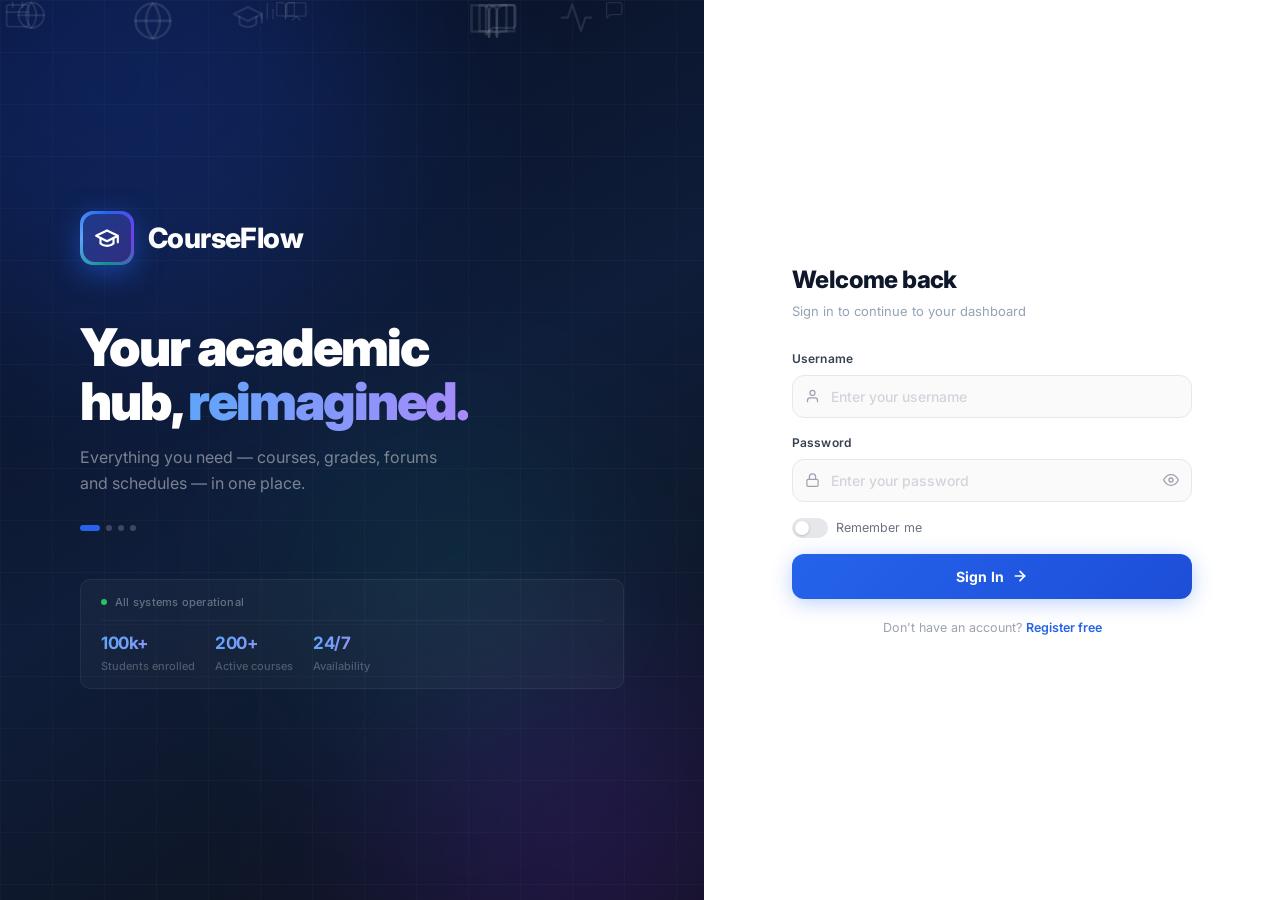
==== dashboard.html @ 4d42d65b "Add frontend, Docker setup, and database scripts" ====
﻿<!DOCTYPE html>
<html lang="en">
<head>
<meta charset="UTF-8" />
<meta name="viewport" content="width=device-width, initial-scale=1.0" />
<title>CourseFlow â€" Dashboard</title>
<link rel="stylesheet" href="/styles.css" />
<style>
  .qa-btn svg { width:15px;height:15px;stroke:currentColor;fill:none;stroke-width:2;stroke-linecap:round;stroke-linejoin:round;flex-shrink:0; }
  .dash-course-icon svg { width:18px;height:18px;stroke:#fff;fill:none;stroke-width:2;stroke-linecap:round;stroke-linejoin:round; }

  /* â"€â"€ ADMIN HERO BANNER â"€â"€ */
  .admin-hero {
    background: linear-gradient(135deg, #0d1424 0%, #1e3a5f 50%, #1d4ed8 100%);
    border-radius: var(--radius-lg);
    padding: 32px 36px;
    margin-bottom: 28px;
    display: flex;
    align-items: center;
    justify-content: space-between;
    gap: 24px;
    position: relative;
    overflow: hidden;
  }
  .admin-hero::before {
    content: '';
    position: absolute;
    top: -60px; right: -60px;
    width: 260px; height: 260px;
    border-radius: 50%;
    background: rgba(37,99,235,0.18);
    pointer-events: none;
  }
  .admin-hero::after {
    content: '';
    position: absolute;
    bottom: -80px; right: 120px;
    width: 200px; height: 200px;
    border-radius: 50%;
    background: rgba(255,255,255,0.04);
    pointer-events: none;
  }
  .admin-hero-text { position: relative; z-index: 1; }
  .admin-hero-eyebrow {
    font-size: 11px;
    font-weight: 600;
    letter-spacing: 1.2px;
    text-transform: uppercase;
    color: rgba(255,255,255,0.5);
    margin-bottom: 8px;
  }
  .admin-hero-title {
    font-size: 26px;
    font-weight: 800;
    color: #fff;
    letter-spacing: -0.6px;
    line-height: 1.2;
    margin-bottom: 8px;
  }
  .admin-hero-sub {
    font-size: 14px;
    color: rgba(255,255,255,0.55);
  }
  .admin-hero-actions { display: flex; gap: 10px; flex-shrink: 0; position: relative; z-index: 1; }
  .admin-hero-btn {
    display: flex; align-items: center; gap: 7px;
    padding: 10px 18px;
    border-radius: 10px;
    font-size: 13px; font-weight: 600;
    cursor: pointer; text-decoration: none;
    border: none; transition: all 0.15s;
  }
  .admin-hero-btn.primary { background: #2563eb; color: #fff; box-shadow: 0 4px 14px rgba(37,99,235,0.4); }
  .admin-hero-btn.primary:hover { background: #1d4ed8; transform: translateY(-1px); }
  .admin-hero-btn.secondary { background: rgba(255,255,255,0.1); color: #fff; border: 1px solid rgba(255,255,255,0.15); }
  .admin-hero-btn.secondary:hover { background: rgba(255,255,255,0.18); }
  .admin-hero-btn svg { width:14px;height:14px;stroke:currentColor;fill:none;stroke-width:2;stroke-linecap:round;stroke-linejoin:round; }

  /* â"€â"€ ADMIN STAT CARDS â"€â"€ */
  .admin-stats-grid {
    display: grid;
    grid-template-columns: repeat(4, 1fr);
    gap: 16px;
    margin-bottom: 28px;
  }
  .admin-stat {
    background: var(--surface);
    border: 1px solid var(--border);
    border-radius: var(--radius);
    padding: 20px 22px;
    box-shadow: var(--shadow-sm);
    display: flex; flex-direction: column; gap: 14px;
    transition: box-shadow 0.2s, transform 0.15s;
    position: relative;
    overflow: hidden;
  }
  .admin-stat:hover { box-shadow: var(--shadow); transform: translateY(-2px); }
  .admin-stat-top { display: flex; justify-content: space-between; align-items: flex-start; }
  .admin-stat-label { font-size: 12px; font-weight: 600; color: var(--text-muted); text-transform: uppercase; letter-spacing: 0.5px; }
  .admin-stat-icon {
    width: 38px; height: 38px; border-radius: 10px;
    display: flex; align-items: center; justify-content: center;
    flex-shrink: 0;
  }
  .admin-stat-icon svg { width:18px;height:18px;stroke-width:2;stroke-linecap:round;stroke-linejoin:round;fill:none; }
  .admin-stat-icon.blue   { background: var(--blue-light);   } .admin-stat-icon.blue   svg { stroke: var(--blue); }
  .admin-stat-icon.green  { background: var(--green-light);  } .admin-stat-icon.green  svg { stroke: var(--green); }
  .admin-stat-icon.purple { background: var(--purple-light); } .admin-stat-icon.purple svg { stroke: var(--purple); }
  .admin-stat-icon.amber  { background: var(--amber-light);  } .admin-stat-icon.amber  svg { stroke: var(--amber); }
  .admin-stat-value { font-size: 32px; font-weight: 800; letter-spacing: -1.5px; line-height: 1; color: var(--text); }
  .admin-stat-sub { font-size: 12px; color: var(--text-muted); }
  .admin-stat-accent {
    position: absolute; bottom: 0; left: 0; right: 0;
    height: 3px;
  }
  .admin-stat-accent.blue   { background: linear-gradient(90deg, var(--blue), #60a5fa); }
  .admin-stat-accent.green  { background: linear-gradient(90deg, var(--green), #4ade80); }
  .admin-stat-accent.purple { background: linear-gradient(90deg, var(--purple), #a78bfa); }
  .admin-stat-accent.amber  { background: linear-gradient(90deg, var(--amber), #fbbf24); }

  /* â"€â"€ ADMIN QUICK ACTIONS â"€â"€ */
  .admin-actions-grid {
    display: grid;
    grid-template-columns: repeat(4, 1fr);
    gap: 14px;
    margin-bottom: 28px;
  }
  .admin-action-card {
    background: var(--surface);
    border: 1px solid var(--border);
    border-radius: var(--radius);
    padding: 18px 20px;
    display: flex; flex-direction: column; gap: 10px;
    text-decoration: none;
    transition: all 0.15s;
    box-shadow: var(--shadow-sm);
    cursor: pointer;
  }
  .admin-action-card:hover { border-color: var(--blue); box-shadow: 0 4px 16px rgba(37,99,235,0.1); transform: translateY(-2px); }
  .admin-action-icon {
    width: 40px; height: 40px; border-radius: 10px;
    display: flex; align-items: center; justify-content: center;
  }
  .admin-action-icon svg { width:18px;height:18px;stroke-width:2;stroke-linecap:round;stroke-linejoin:round;fill:none; }
  .admin-action-icon.blue   { background: var(--blue-light);   } .admin-action-icon.blue   svg { stroke: var(--blue); }
  .admin-action-icon.green  { background: var(--green-light);  } .admin-action-icon.green  svg { stroke: var(--green); }
  .admin-action-icon.purple { background: var(--purple-light); } .admin-action-icon.purple svg { stroke: var(--purple); }
  .admin-action-icon.amber  { background: var(--amber-light);  } .admin-action-icon.amber  svg { stroke: var(--amber); }
  .admin-action-title { font-size: 13px; font-weight: 700; color: var(--text); }
  .admin-action-desc  { font-size: 12px; color: var(--text-muted); line-height: 1.4; }

  /* â"€â"€ TWO COLUMN LAYOUT â"€â"€ */
  .dash-two-col { display: grid; grid-template-columns: 1fr 320px; gap: 20px; }

  /* â"€â"€ RECENT COURSES TABLE â"€â"€ */
  .dash-panel {
    background: var(--surface);
    border: 1px solid var(--border);
    border-radius: var(--radius);
    box-shadow: var(--shadow-sm);
    overflow: hidden;
  }
  .dash-panel-header {
    display: flex; justify-content: space-between; align-items: center;
    padding: 16px 20px;
    border-bottom: 1px solid var(--border);
  }
  .dash-panel-title { font-size: 14px; font-weight: 700; color: var(--text); }
  .dash-panel-link { font-size: 12px; font-weight: 500; color: var(--blue); text-decoration: none; }
  .dash-panel-link:hover { text-decoration: underline; }

  /* â"€â"€ ACTIVITY FEED â"€â"€ */
  .activity-feed { display: flex; flex-direction: column; }
  .activity-item {
    display: flex; align-items: flex-start; gap: 12px;
    padding: 14px 20px;
    border-bottom: 1px solid var(--border-light);
  }
  .activity-item:last-child { border-bottom: none; }
  .activity-dot {
    width: 8px; height: 8px; border-radius: 50%;
    margin-top: 5px; flex-shrink: 0;
  }
  .activity-dot.blue   { background: var(--blue); }
  .activity-dot.green  { background: var(--green); }
  .activity-dot.purple { background: var(--purple); }
  .activity-dot.amber  { background: var(--amber); }
  .activity-text { font-size: 13px; color: var(--text); line-height: 1.4; }
  .activity-time { font-size: 11px; color: var(--text-light); margin-top: 2px; }

  /* â"€â"€ STUDENT DASHBOARD â"€â"€ */
  .student-hero {
    background: linear-gradient(135deg, #1e3a5f 0%, #1d4ed8 100%);
    border-radius: var(--radius-lg);
    padding: 28px 32px;
    margin-bottom: 28px;
    display: flex; align-items: center; gap: 20px;
    position: relative; overflow: hidden;
  }
  .student-hero::before {
    content: '';
    position: absolute; top: -40px; right: -40px;
    width: 200px; height: 200px; border-radius: 50%;
    background: rgba(255,255,255,0.06); pointer-events: none;
  }
  .student-hero-avatar {
    width: 56px; height: 56px; border-radius: 50%;
    background: rgba(255,255,255,0.15);
    border: 2px solid rgba(255,255,255,0.25);
    display: flex; align-items: center; justify-content: center;
    font-size: 22px; font-weight: 800; color: #fff;
    flex-shrink: 0; position: relative; z-index: 1;
  }
  .student-hero-text { position: relative; z-index: 1; }
  .student-hero-name { font-size: 20px; font-weight: 800; color: #fff; letter-spacing: -0.4px; }
  .student-hero-sub  { font-size: 13px; color: rgba(255,255,255,0.6); margin-top: 3px; }

  /* â"€â"€ LECTURER DASHBOARD â"€â"€ */
  .lecturer-hero {
    background: linear-gradient(135deg, #134e4a 0%, #0d9488 100%);
    border-radius: var(--radius-lg);
    padding: 28px 32px;
    margin-bottom: 28px;
    display: flex; align-items: center; justify-content: space-between; gap: 24px;
    position: relative; overflow: hidden;
  }
  .lecturer-hero::before {
    content: '';
    position: absolute; top: -50px; right: -50px;
    width: 220px; height: 220px; border-radius: 50%;
    background: rgba(255,255,255,0.06); pointer-events: none;
  }
  .lecturer-hero-text { position: relative; z-index: 1; }
  .lecturer-hero-eyebrow { font-size: 11px; font-weight: 600; letter-spacing: 1.2px; text-transform: uppercase; color: rgba(255,255,255,0.5); margin-bottom: 6px; }
  .lecturer-hero-name { font-size: 22px; font-weight: 800; color: #fff; letter-spacing: -0.4px; }
  .lecturer-hero-sub  { font-size: 13px; color: rgba(255,255,255,0.6); margin-top: 4px; }
  .lecturer-hero-action {
    display: flex; align-items: center; gap: 7px;
    padding: 10px 18px; border-radius: 10px;
    font-size: 13px; font-weight: 600; color: #fff;
    background: rgba(255,255,255,0.15); border: 1px solid rgba(255,255,255,0.2);
    text-decoration: none; transition: all 0.15s; flex-shrink: 0; position: relative; z-index: 1;
  }
  .lecturer-hero-action:hover { background: rgba(255,255,255,0.25); }
  .lecturer-hero-action svg { width:14px;height:14px;stroke:currentColor;fill:none;stroke-width:2;stroke-linecap:round;stroke-linejoin:round; }

  @media (max-width: 960px) {
    .admin-stats-grid { grid-template-columns: 1fr 1fr; }
    .admin-actions-grid { grid-template-columns: 1fr 1fr; }
    .dash-two-col { grid-template-columns: 1fr; }
    .admin-hero-actions { display: none; }
  }
</style>
</head>
<body>

<div class="layout">
  <aside class="sidebar" id="sidebar"></aside>

  <div class="main">
    <header class="topbar">
      <div class="topbar-left">
        <div class="topbar-title" id="dash-greeting">Dashboard</div>
        <div class="topbar-sub" id="dash-sub">Here's what's happening today</div>
      </div>
      <div class="topbar-right">
        <span class="topbar-semester">Fall Semester 2025</span>
        <span class="role-chip" id="tb-role-chip"></span>
        <a class="topbar-avatar-btn" href="/profile.html">
          <div class="user-avatar" id="tb-avatar">?</div>
          <span id="tb-username"></span>
        </a>
      </div>
    </header>

    <div class="page-content" id="dash-content">
      <div class="loading"><div class="spinner"></div> Loadingâ€¦</div>
    </div>
  </div>
</div>

<div class="modal-overlay" id="course-modal">
  <div class="modal">
    <div class="modal-header">
      <div class="modal-title" id="cm-title">Course</div>
      <button class="modal-close" onclick="closeModal('course-modal')">âœ•</button>
    </div>
    <div id="cm-body"></div>
  </div>
</div>

<div id="toast"></div>
<script src="/app.js"></script>
<script>
  if (!requireAuth()) {}
  renderSidebar('dashboard');

  const role = CF.user?.role;
  const u    = CF.user;
  const initial = (u?.fname || u?.username || '?')[0].toUpperCase();

  document.getElementById('dash-greeting').textContent =
    role === 'admin'    ? 'Admin Console'  :
    role === 'lecturer' ? 'My Dashboard'   : 'My Dashboard';

  document.getElementById('dash-sub').textContent =
    role === 'admin'    ? 'System overview and management' :
    role === 'lecturer' ? 'Your courses and upcoming activity' :
                          'Your courses and upcoming events';

  async function loadDashboard() {
    const rc = await api('/courses');
    CF.courses = rc.ok ? rc.data : [];

    if (role === 'admin')    await renderAdmin();
    else if (role === 'lecturer') await renderLecturer();
    else                          await renderStudent();
  }

  /* â•â•â•â•â•â•â•â•â•â•â•â•â•â•â•â•â•â•â•â•â•â•â•â•â•â•â•â•â•â•â•â•â•â•â•â•â•â•â•â•â•â•â•â•â•â•â•
     ADMIN DASHBOARD
  â•â•â•â•â•â•â•â•â•â•â•â•â•â•â•â•â•â•â•â•â•â•â•â•â•â•â•â•â•â•â•â•â•â•â•â•â•â•â•â•â•â•â•â•â•â•â• */
  async function renderAdmin() {
    const totalCourses = CF.courses.length;

    // fetch reports in parallel
    const [rStudents, rLecturers, rTop] = await Promise.all([
      api('/reports/students'),
      api('/reports/lecturers'),
      api('/reports/top-10-enrolled'),
    ]);

    const totalStudents  = rStudents.ok  ? rStudents.data.length  : 'â€"';
    const totalLecturers = rLecturers.ok ? rLecturers.data.length : 'â€"';
    const topCourses     = rTop.ok       ? rTop.data.slice(0, 5)  : [];

    // count unassigned courses
    const unassigned = CF.courses.filter(c => !c.lecturerID).length;

    const name = u?.fname ? `${u.fname} ${u.lname || ''}`.trim() : u?.username || 'Admin';

    document.getElementById('dash-content').innerHTML = `

      <!-- HERO -->
      <div class="admin-hero">
        <div class="admin-hero-text">
          <div class="admin-hero-eyebrow">Administrator</div>
          <div class="admin-hero-title">Welcome back, ${name}</div>
          <div class="admin-hero-sub">Full system access Â· Fall Semester 2025</div>
        </div>
        <div class="admin-hero-actions">
          <a class="admin-hero-btn primary" href="/admin.html">
            <svg viewBox="0 0 24 24"><path d="M12 2L2 7l10 5 10-5-10-5z"/><path d="M2 17l10 5 10-5"/><path d="M2 12l10 5 10-5"/></svg>
            Admin Console
          </a>
          <a class="admin-hero-btn secondary" href="/courses.html">
            <svg viewBox="0 0 24 24"><path d="M2 3h6a4 4 0 0 1 4 4v14a3 3 0 0 0-3-3H2z"/><path d="M22 3h-6a4 4 0 0 0-4 4v14a3 3 0 0 1 3-3h7z"/></svg>
            All Courses
          </a>
        </div>
      </div>

      <!-- STATS -->
      <div class="admin-stats-grid">
        <div class="admin-stat">
          <div class="admin-stat-top">
            <span class="admin-stat-label">Total Courses</span>
            <div class="admin-stat-icon blue">
              <svg viewBox="0 0 24 24"><path d="M2 3h6a4 4 0 0 1 4 4v14a3 3 0 0 0-3-3H2z"/><path d="M22 3h-6a4 4 0 0 0-4 4v14a3 3 0 0 1 3-3h7z"/></svg>
            </div>
          </div>
          <div class="admin-stat-value">${totalCourses}</div>
          <div class="admin-stat-sub">${unassigned} unassigned</div>
          <div class="admin-stat-accent blue"></div>
        </div>
        <div class="admin-stat">
          <div class="admin-stat-top">
            <span class="admin-stat-label">Students</span>
            <div class="admin-stat-icon green">
              <svg viewBox="0 0 24 24"><path d="M17 21v-2a4 4 0 0 0-4-4H5a4 4 0 0 0-4 4v2"/><circle cx="9" cy="7" r="4"/><path d="M23 21v-2a4 4 0 0 0-3-3.87"/><path d="M16 3.13a4 4 0 0 1 0 7.75"/></svg>
            </div>
          </div>
          <div class="admin-stat-value">${totalStudents}</div>
          <div class="admin-stat-sub">In 5+ courses</div>
          <div class="admin-stat-accent green"></div>
        </div>
        <div class="admin-stat">
          <div class="admin-stat-top">
            <span class="admin-stat-label">Lecturers</span>
            <div class="admin-stat-icon purple">
              <svg viewBox="0 0 24 24"><circle cx="12" cy="8" r="4"/><path d="M20 21a8 8 0 1 0-16 0"/><path d="M12 12v9"/><path d="M9 15l3-3 3 3"/></svg>
            </div>
          </div>
          <div class="admin-stat-value">${totalLecturers}</div>
          <div class="admin-stat-sub">Teaching 3+ courses</div>
          <div class="admin-stat-accent purple"></div>
        </div>
        <div class="admin-stat">
          <div class="admin-stat-top">
            <span class="admin-stat-label">Unassigned</span>
            <div class="admin-stat-icon amber">
              <svg viewBox="0 0 24 24"><circle cx="12" cy="12" r="10"/><line x1="12" y1="8" x2="12" y2="12"/><line x1="12" y1="16" x2="12.01" y2="16"/></svg>
            </div>
          </div>
          <div class="admin-stat-value">${unassigned}</div>
          <div class="admin-stat-sub">${unassigned > 0 ? 'Needs a lecturer' : 'All assigned'}</div>
          <div class="admin-stat-accent amber"></div>
        </div>
      </div>

      <!-- QUICK ACTIONS -->
      <div class="section-header" style="margin-bottom:14px">
        <div class="section-title">Quick Actions</div>
      </div>
      <div class="admin-actions-grid" style="margin-bottom:28px">
        <a class="admin-action-card" href="/admin.html">
          <div class="admin-action-icon blue">
            <svg viewBox="0 0 24 24"><rect x="3" y="3" width="7" height="7" rx="1"/><rect x="14" y="3" width="7" height="7" rx="1"/><rect x="3" y="14" width="7" height="7" rx="1"/><rect x="14" y="14" width="7" height="7" rx="1"/></svg>
          </div>
          <div class="admin-action-title">System Reports</div>
          <div class="admin-action-desc">View enrollment and performance analytics</div>
        </a>
        <a class="admin-action-card" href="/admin.html" onclick="sessionStorage.setItem('adminTab','create')">
          <div class="admin-action-icon green">
            <svg viewBox="0 0 24 24"><circle cx="12" cy="12" r="10"/><line x1="12" y1="8" x2="12" y2="16"/><line x1="8" y1="12" x2="16" y2="12"/></svg>
          </div>
          <div class="admin-action-title">Create Course</div>
          <div class="admin-action-desc">Add a new course to the catalog</div>
        </a>
        <a class="admin-action-card" href="/admin.html" onclick="sessionStorage.setItem('adminTab','mgmt')">
          <div class="admin-action-icon purple">
            <svg viewBox="0 0 24 24"><path d="M17 21v-2a4 4 0 0 0-4-4H5a4 4 0 0 0-4 4v2"/><circle cx="9" cy="7" r="4"/><path d="M23 21v-2a4 4 0 0 0-3-3.87"/><path d="M16 3.13a4 4 0 0 1 0 7.75"/></svg>
          </div>
          <div class="admin-action-title">Assign Lecturers</div>
          <div class="admin-action-desc">Manage course lecturer assignments</div>
        </a>
        <a class="admin-action-card" href="/courses.html">
          <div class="admin-action-icon amber">
            <svg viewBox="0 0 24 24"><path d="M2 3h6a4 4 0 0 1 4 4v14a3 3 0 0 0-3-3H2z"/><path d="M22 3h-6a4 4 0 0 0-4 4v14a3 3 0 0 1 3-3h7z"/></svg>
          </div>
          <div class="admin-action-title">Browse Courses</div>
          <div class="admin-action-desc">View the full course catalog</div>
        </a>
      </div>

      <!-- BOTTOM TWO COL -->
      <div class="dash-two-col">
        <!-- TOP ENROLLED COURSES -->
        <div class="dash-panel">
          <div class="dash-panel-header">
            <div class="dash-panel-title">Top Enrolled Courses</div>
            <a class="dash-panel-link" href="/admin.html">View reports</a>
          </div>
          ${topCourses.length ? `
          <table>
            <thead><tr><th>Code</th><th>Course</th><th style="text-align:right">Students</th></tr></thead>
            <tbody>${topCourses.map(c => `
              <tr>
                <td><strong>${c.ccode}</strong></td>
                <td>${c.cname}</td>
                <td style="text-align:right"><span class="badge badge-blue">${c.student_count}</span></td>
              </tr>`).join('')}
            </tbody>
          </table>` : '<div class="empty-state" style="padding:24px"><p>No data</p></div>'}
        </div>

        <!-- UNASSIGNED COURSES -->
        <div class="dash-panel">
          <div class="dash-panel-header">
            <div class="dash-panel-title">Needs Lecturer</div>
            <a class="dash-panel-link" href="/admin.html">Assign</a>
          </div>
          <div class="activity-feed">
            ${CF.courses.filter(c => !c.lecturerID).slice(0, 6).map(c => `
              <div class="activity-item">
                <div class="activity-dot amber"></div>
                <div>
                  <div class="activity-text"><strong>${c.ccode}</strong> â€" ${c.cname}</div>
                  <div class="activity-time">No lecturer assigned</div>
                </div>
              </div>`).join('') || `<div class="activity-item"><div class="activity-dot green"></div><div class="activity-text">All courses have lecturers</div></div>`}
          </div>
        </div>
      </div>
    `;
  }

  /* â•â•â•â•â•â•â•â•â•â•â•â•â•â•â•â•â•â•â•â•â•â•â•â•â•â•â•â•â•â•â•â•â•â•â•â•â•â•â•â•â•â•â•â•â•â•â•
     LECTURER DASHBOARD
  â•â•â•â•â•â•â•â•â•â•â•â•â•â•â•â•â•â•â•â•â•â•â•â•â•â•â•â•â•â•â•â•â•â•â•â•â•â•â•â•â•â•â•â•â•â•â• */
  async function renderLecturer() {
    const rm = await api(`/courses/lecturer/${u.userID}`);
    const myCourses = rm.ok ? rm.data : [];
    const name = u?.fname ? `${u.fname} ${u.lname || ''}`.trim() : u?.username || '';
    const h = new Date().getHours();
    const greeting = h < 12 ? 'Good morning' : h < 17 ? 'Good afternoon' : 'Good evening';
    const initial = (u?.fname || u?.username || '?')[0].toUpperCase();
    const today = new Date().toISOString().split('T')[0];

    // Fetch events + forums for all courses in parallel
    const perCourse = await Promise.all(myCourses.map(async c => {
      const courseID = c.courseID || CF.courses.find(fc => fc.ccode === c.ccode)?.courseID;
      const [evRes, fRes] = await Promise.all([
        courseID ? api(`/courses/${courseID}/events`) : Promise.resolve({ ok: false }),
        courseID ? api(`/courses/${courseID}/forums`) : Promise.resolve({ ok: false }),
      ]);
      return { ...c, courseID, events: evRes.ok ? evRes.data : [], forums: fRes.ok ? fRes.data : [] };
    }));

    const totalStudents  = perCourse.reduce((s, c) => s + (c.student_count || 0), 0);
    const totalForums    = perCourse.reduce((s, c) => s + c.forums.length, 0);
    const totalEvents    = perCourse.reduce((s, c) => s + c.events.length, 0);
    const upcomingEvents = perCourse.flatMap(c => c.events
      .filter(e => e.event_date >= today)
      .map(e => ({ ...e, ccode: c.ccode, courseID: c.courseID })))
      .sort((a, b) => a.event_date.localeCompare(b.event_date)).slice(0, 5);

    // Build HTML strings before the template literal (avoids nested backtick issues with SVG icons)
    const courseRowsHTML = perCourse.length ? perCourse.map(c => {
      const sub = classifyCourse(c.cname, c.ccode);
      return '<a class="activity-item" href="/course.html?id=' + c.courseID + '" style="text-decoration:none;display:flex;align-items:center;gap:12px;padding:12px 20px;border-bottom:1px solid var(--border);transition:background 0.12s" onmouseover="this.style.background=\'var(--border-light)\'" onmouseout="this.style.background=\'\'">'
        + '<div style="width:38px;height:38px;border-radius:10px;flex-shrink:0;display:flex;align-items:center;justify-content:center" class="' + sub.cls + ' dash-course-icon">' + sub.icon + '</div>'
        + '<div style="flex:1;min-width:0">'
        + '<div style="font-size:13px;font-weight:600;color:var(--text);white-space:nowrap;overflow:hidden;text-overflow:ellipsis">' + c.ccode + ' &mdash; ' + c.cname + '</div>'
        + '<div style="font-size:12px;color:var(--text-muted);margin-top:2px">' + (c.student_count || 0) + ' students &middot; ' + c.forums.length + ' forum' + (c.forums.length !== 1 ? 's' : '') + '</div>'
        + '</div>'
        + '<svg width="13" height="13" viewBox="0 0 24 24" fill="none" stroke="var(--text-light)" stroke-width="2" stroke-linecap="round"><polyline points="9 18 15 12 9 6"/></svg>'
        + '</a>';
    }).join('') : '<div class="empty-state" style="padding:32px"><p>No courses assigned yet</p></div>';

    const eventRowsHTML = upcomingEvents.length ? upcomingEvents.map(e => {
      const d = new Date(e.event_date + 'T00:00:00');
      return '<a class="activity-item" href="/course.html?id=' + e.courseID + '" style="text-decoration:none;display:flex;align-items:center;gap:12px;padding:12px 20px;border-bottom:1px solid var(--border);transition:background 0.12s" onmouseover="this.style.background=\'var(--border-light)\'" onmouseout="this.style.background=\'\'">'
        + '<div style="width:40px;height:40px;border-radius:10px;background:var(--blue-light);display:flex;flex-direction:column;align-items:center;justify-content:center;flex-shrink:0">'
        + '<span style="font-size:8px;font-weight:800;color:var(--blue);text-transform:uppercase;letter-spacing:.04em;line-height:1">' + d.toLocaleString('default', {month:'short'}).toUpperCase() + '</span>'
        + '<span style="font-size:15px;font-weight:800;color:var(--blue);line-height:1">' + d.getDate() + '</span>'
        + '</div>'
        + '<div style="flex:1;min-width:0">'
        + '<div style="font-size:13px;font-weight:600;color:var(--text);white-space:nowrap;overflow:hidden;text-overflow:ellipsis">' + e.title + '</div>'
        + '<div style="font-size:12px;color:var(--text-muted);margin-top:2px">' + e.ccode + (e.start_time ? ' &middot; ' + e.start_time : '') + '</div>'
        + '</div></a>';
    }).join('') : '<div class="empty-state" style="padding:32px"><p>No upcoming events</p></div>';

    document.getElementById('dash-content').innerHTML = `
      <!-- HERO -->
      <div style="background:linear-gradient(135deg,#134e4a 0%,#0d9488 60%,#0891b2 100%);border-radius:var(--radius-lg);padding:32px 36px;margin-bottom:28px;display:flex;align-items:center;justify-content:space-between;gap:24px;position:relative;overflow:hidden">
        <div style="position:absolute;inset:0;background-image:radial-gradient(circle at 80% 50%,rgba(255,255,255,0.07) 0%,transparent 55%);pointer-events:none"></div>
        <div style="display:flex;align-items:center;gap:20px;position:relative;z-index:1">
          <div style="width:58px;height:58px;border-radius:50%;background:rgba(255,255,255,0.18);border:2px solid rgba(255,255,255,0.3);display:flex;align-items:center;justify-content:center;font-size:24px;font-weight:800;color:#fff;flex-shrink:0">${initial}</div>
          <div>
            <div style="font-size:11px;font-weight:600;text-transform:uppercase;letter-spacing:0.12em;color:rgba(255,255,255,0.5);margin-bottom:4px">${greeting} &middot; Lecturer</div>
            <div style="font-size:24px;font-weight:800;color:#fff;letter-spacing:-0.5px;line-height:1.2">${name}</div>
            <div style="font-size:13px;color:rgba(255,255,255,0.6);margin-top:4px">Teaching ${myCourses.length} course${myCourses.length !== 1 ? 's' : ''} &middot; ${totalStudents} students enrolled</div>
          </div>
        </div>
        <div style="display:flex;gap:10px;flex-shrink:0;position:relative;z-index:1;flex-wrap:wrap">
          <a href="/events.html" style="display:flex;align-items:center;gap:7px;padding:10px 16px;border-radius:10px;font-size:13px;font-weight:600;color:#fff;background:rgba(255,255,255,0.15);border:1px solid rgba(255,255,255,0.22);text-decoration:none;transition:all 0.15s" onmouseover="this.style.background='rgba(255,255,255,0.25)'" onmouseout="this.style.background='rgba(255,255,255,0.15)'">
            <svg width="14" height="14" viewBox="0 0 24 24" fill="none" stroke="currentColor" stroke-width="2" stroke-linecap="round" stroke-linejoin="round"><rect x="3" y="4" width="18" height="18" rx="2"/><line x1="16" y1="2" x2="16" y2="6"/><line x1="8" y1="2" x2="8" y2="6"/><line x1="3" y1="10" x2="21" y2="10"/></svg>
            Schedule
          </a>
          <a href="/forums.html" style="display:flex;align-items:center;gap:7px;padding:10px 16px;border-radius:10px;font-size:13px;font-weight:600;color:#fff;background:rgba(255,255,255,0.15);border:1px solid rgba(255,255,255,0.22);text-decoration:none;transition:all 0.15s" onmouseover="this.style.background='rgba(255,255,255,0.25)'" onmouseout="this.style.background='rgba(255,255,255,0.15)'">
            <svg width="14" height="14" viewBox="0 0 24 24" fill="none" stroke="currentColor" stroke-width="2" stroke-linecap="round" stroke-linejoin="round"><path d="M21 15a2 2 0 0 1-2 2H7l-4 4V5a2 2 0 0 1 2-2h14a2 2 0 0 1 2 2z"/></svg>
            Forums
          </a>
        </div>
      </div>

      <!-- STAT CARDS -->
      <div class="admin-stats-grid" style="margin-bottom:28px">
        <div class="admin-stat">
          <div class="admin-stat-top"><span class="admin-stat-label">My Courses</span>
            <div class="admin-stat-icon purple"><svg viewBox="0 0 24 24"><path d="M2 3h6a4 4 0 0 1 4 4v14a3 3 0 0 0-3-3H2z"/><path d="M22 3h-6a4 4 0 0 0-4 4v14a3 3 0 0 1 3-3h7z"/></svg></div>
          </div>
          <div class="admin-stat-value">${myCourses.length}</div>
          <div class="admin-stat-sub">Courses you teach</div>
          <div class="admin-stat-accent purple"></div>
        </div>
        <div class="admin-stat">
          <div class="admin-stat-top"><span class="admin-stat-label">Total Students</span>
            <div class="admin-stat-icon blue"><svg viewBox="0 0 24 24"><path d="M17 21v-2a4 4 0 0 0-4-4H5a4 4 0 0 0-4 4v2"/><circle cx="9" cy="7" r="4"/><path d="M23 21v-2a4 4 0 0 0-3-3.87"/><path d="M16 3.13a4 4 0 0 1 0 7.75"/></svg></div>
          </div>
          <div class="admin-stat-value">${totalStudents}</div>
          <div class="admin-stat-sub">Across all your courses</div>
          <div class="admin-stat-accent blue"></div>
        </div>
        <div class="admin-stat">
          <div class="admin-stat-top"><span class="admin-stat-label">Upcoming Events</span>
            <div class="admin-stat-icon amber"><svg viewBox="0 0 24 24"><rect x="3" y="4" width="18" height="18" rx="2"/><line x1="16" y1="2" x2="16" y2="6"/><line x1="8" y1="2" x2="8" y2="6"/><line x1="3" y1="10" x2="21" y2="10"/></svg></div>
          </div>
          <div class="admin-stat-value">${upcomingEvents.length}</div>
          <div class="admin-stat-sub">${totalEvents} total scheduled</div>
          <div class="admin-stat-accent amber"></div>
        </div>
        <div class="admin-stat">
          <div class="admin-stat-top"><span class="admin-stat-label">Active Forums</span>
            <div class="admin-stat-icon green"><svg viewBox="0 0 24 24"><path d="M21 15a2 2 0 0 1-2 2H7l-4 4V5a2 2 0 0 1 2-2h14a2 2 0 0 1 2 2z"/></svg></div>
          </div>
          <div class="admin-stat-value">${totalForums}</div>
          <div class="admin-stat-sub">Across your courses</div>
          <div class="admin-stat-accent green"></div>
        </div>
      </div>

      <!-- TWO COL: My Courses + Upcoming Events -->
      <div class="dash-two-col" style="margin-bottom:28px">
        <div class="dash-panel">
          <div class="dash-panel-header">
            <div class="dash-panel-title">My Courses</div>
            <a class="dash-panel-link" href="/enrolments.html">View all &rarr;</a>
          </div>
          ${courseRowsHTML}
        </div>

        <div class="dash-panel">
          <div class="dash-panel-header">
            <div class="dash-panel-title">Upcoming Events</div>
            <a class="dash-panel-link" href="/events.html">View all &rarr;</a>
          </div>
          ${eventRowsHTML}
        </div>
      </div>
    `;
  }

  /* â•â•â•â•â•â•â•â•â•â•â•â•â•â•â•â•â•â•â•â•â•â•â•â•â•â•â•â•â•â•â•â•â•â•â•â•â•â•â•â•â•â•â•â•â•â•â•
     STUDENT DASHBOARD
  â•â•â•â•â•â•â•â•â•â•â•â•â•â•â•â•â•â•â•â•â•â•â•â•â•â•â•â•â•â•â•â•â•â•â•â•â•â•â•â•â•â•â•â•â•â•â• */
  async function renderStudent() {
    const rm = await api(`/courses/student/${u.userID}`);
    const myCourses = rm.ok ? rm.data : [];
    const fname = u?.fname || u?.username || 'Student';
    const initial = fname[0]?.toUpperCase() || '?';
    const h = new Date().getHours();
    const greeting = h < 12 ? 'Good morning' : h < 17 ? 'Good afternoon' : 'Good evening';

    // enrich with courseID from full catalog
    const enriched = myCourses.map(c => ({ ...c, ...(CF.courses.find(fc => fc.ccode === c.ccode) || {}) }));

    // fetch today's events for the student
    const today = new Date().toISOString().split('T')[0];
    const re = await api(`/students/${u.userID}/events?date=${today}`);
    const todayEvents = re.ok ? re.data : [];

    // fetch upcoming events across all enrolled courses (first 3 courses)
    let upcomingEvents = [];
    for (const c of enriched.slice(0, 3)) {
      if (!c.courseID) continue;
      const ev = await api(`/courses/${c.courseID}/events`);
      if (ev.ok) upcomingEvents.push(...ev.data.map(e => ({ ...e, ccode: c.ccode, cname: c.cname })));
    }
    upcomingEvents = upcomingEvents
      .filter(e => e.event_date >= today)
      .sort((a,b) => (a.event_date+a.start_time).localeCompare(b.event_date+b.start_time))
      .slice(0, 5);

    function fmtDate(d) {
      if (!d) return 'â€"';
      const dt = new Date(d + 'T00:00:00');
      return dt.toLocaleDateString('en', { month: 'short', day: 'numeric' });
    }
    function fmtTime(t) {
      if (!t) return '';
      const [h,m] = t.split(':');
      const hr = parseInt(h);
      return `${hr>12?hr-12:hr||12}:${m} ${hr>=12?'PM':'AM'}`;
    }

    document.getElementById('dash-content').innerHTML = `
      <!-- HERO -->
      <div class="student-hero" style="background:linear-gradient(135deg,#0d1424 0%,#0f2044 45%,#1e3a5f 100%);border-radius:var(--radius-lg);padding:32px 36px;margin-bottom:28px;display:flex;align-items:center;justify-content:space-between;gap:24px;position:relative;overflow:hidden">
        <div style="position:absolute;inset:0;background-image:radial-gradient(circle at 70% 50%,rgba(37,99,235,0.18) 0%,transparent 55%),radial-gradient(circle at 20% 80%,rgba(124,58,237,0.1) 0%,transparent 45%);pointer-events:none"></div>
        <div style="display:flex;align-items:center;gap:20px;position:relative;z-index:1">
          <div style="width:58px;height:58px;border-radius:50%;background:linear-gradient(135deg,#2563eb,#7c3aed);display:flex;align-items:center;justify-content:center;font-size:24px;font-weight:800;color:#fff;flex-shrink:0;box-shadow:0 8px 24px rgba(37,99,235,0.35)">${initial}</div>
          <div>
            <div style="font-size:11px;font-weight:600;text-transform:uppercase;letter-spacing:0.12em;color:rgba(255,255,255,0.45);margin-bottom:4px">${greeting}</div>
            <div style="font-size:24px;font-weight:800;color:#fff;letter-spacing:-0.5px;line-height:1.2">${fname}</div>
            <div style="font-size:13px;color:rgba(255,255,255,0.5);margin-top:4px">Enrolled in ${myCourses.length} course${myCourses.length!==1?'s':''} this semester</div>
          </div>
        </div>
        <div style="display:flex;gap:10px;flex-shrink:0;position:relative;z-index:1">
          <a href="/courses.html" style="display:flex;align-items:center;gap:7px;padding:10px 18px;border-radius:10px;font-size:13px;font-weight:600;color:#fff;background:#2563eb;border:none;text-decoration:none;box-shadow:0 4px 14px rgba(37,99,235,0.4);transition:all 0.15s">
            <svg width="14" height="14" viewBox="0 0 24 24" fill="none" stroke="currentColor" stroke-width="2" stroke-linecap="round" stroke-linejoin="round"><path d="M2 3h6a4 4 0 0 1 4 4v14a3 3 0 0 0-3-3H2z"/><path d="M22 3h-6a4 4 0 0 0-4 4v14a3 3 0 0 1 3-3h7z"/></svg>
            Browse Courses
          </a>
        </div>
      </div>

      <!-- STAT CARDS -->
      <div class="admin-stats-grid" style="margin-bottom:28px">
        <div class="admin-stat">
          <div class="admin-stat-top"><span class="admin-stat-label">My Courses</span>
            <div class="admin-stat-icon blue"><svg viewBox="0 0 24 24"><path d="M2 3h6a4 4 0 0 1 4 4v14a3 3 0 0 0-3-3H2z"/><path d="M22 3h-6a4 4 0 0 0-4 4v14a3 3 0 0 1 3-3h7z"/></svg></div>
          </div>
          <div class="admin-stat-value">${myCourses.length}</div>
          <div class="admin-stat-sub">Currently enrolled</div>
          <div class="admin-stat-accent blue"></div>
        </div>
        <div class="admin-stat">
          <div class="admin-stat-top"><span class="admin-stat-label">Today's Events</span>
            <div class="admin-stat-icon amber"><svg viewBox="0 0 24 24"><rect x="3" y="4" width="18" height="18" rx="2"/><line x1="16" y1="2" x2="16" y2="6"/><line x1="8" y1="2" x2="8" y2="6"/><line x1="3" y1="10" x2="21" y2="10"/></svg></div>
          </div>
          <div class="admin-stat-value">${todayEvents.length}</div>
          <div class="admin-stat-sub">${todayEvents.length ? 'Scheduled today' : 'Nothing today'}</div>
          <div class="admin-stat-accent amber"></div>
        </div>
        <div class="admin-stat">
          <div class="admin-stat-top"><span class="admin-stat-label">Upcoming</span>
            <div class="admin-stat-icon green"><svg viewBox="0 0 24 24"><circle cx="12" cy="12" r="10"/><polyline points="12 6 12 12 16 14"/></svg></div>
          </div>
          <div class="admin-stat-value">${upcomingEvents.length}</div>
          <div class="admin-stat-sub">Events ahead</div>
          <div class="admin-stat-accent green"></div>
        </div>
        <div class="admin-stat">
          <div class="admin-stat-top"><span class="admin-stat-label">Available</span>
            <div class="admin-stat-icon purple"><svg viewBox="0 0 24 24"><path d="M22 10v6M2 10l10-5 10 5-10 5z"/><path d="M6 12v5c3 3 9 3 12 0v-5"/></svg></div>
          </div>
          <div class="admin-stat-value">${CF.courses.length}</div>
          <div class="admin-stat-sub">Courses in catalog</div>
          <div class="admin-stat-accent purple"></div>
        </div>
      </div>

      <!-- TWO COL: My Courses + Upcoming Events -->
      <div class="dash-two-col" style="margin-bottom:28px">
        <!-- My Courses -->
        <div class="dash-panel">
          <div class="dash-panel-header">
            <div class="dash-panel-title">My Courses</div>
            <a class="dash-panel-link" href="/enrolments.html">View all &rarr;</a>
          </div>
          ${enriched.length ? `<table>
            <thead><tr><th>Code</th><th>Course</th><th>Lecturer</th></tr></thead>
            <tbody>${enriched.map(c => `
              <tr style="cursor:pointer" onclick="viewCourse(${c.courseID}, 'enrolments')">
                <td><span class="badge badge-blue" style="font-size:10px;font-weight:700">${c.ccode}</span></td>
                <td style="font-weight:500">${c.cname}</td>
                <td style="font-size:12px;color:var(--text-muted)">${c.fname ? c.fname+' '+c.lname : '<span style="color:var(--amber)">TBA</span>'}</td>
              </tr>`).join('')}
            </tbody>
          </table>` : `<div class="empty-state" style="padding:32px">
            <p>You're not enrolled in any courses yet</p>
            <a href="/courses.html" class="btn btn-primary btn-sm" style="margin-top:12px">Browse Courses</a>
          </div>`}
        </div>

        <!-- Upcoming Events -->
        <div class="dash-panel">
          <div class="dash-panel-header">
            <div class="dash-panel-title">Upcoming Events</div>
            <a class="dash-panel-link" href="/events.html">View all &rarr;</a>
          </div>
          <div class="activity-feed">
            ${upcomingEvents.length ? upcomingEvents.map(ev => {
              const d = new Date(ev.event_date + 'T00:00:00');
              const month = d.toLocaleString('en',{month:'short'});
              const day = d.getDate();
              return `<div class="activity-item" style="gap:14px">
                <div style="text-align:center;min-width:40px;background:var(--blue-light);border-radius:8px;padding:6px 4px;flex-shrink:0">
                  <div style="font-size:9px;font-weight:800;text-transform:uppercase;color:var(--blue)">${month}</div>
                  <div style="font-size:20px;font-weight:900;line-height:1;color:var(--blue)">${day}</div>
                </div>
                <div style="min-width:0">
                  <div class="activity-text" style="font-weight:600">${ev.title}</div>
                  <div class="activity-time">${ev.ccode} Â· ${fmtTime(ev.start_time)||'All day'}</div>
                </div>
              </div>`;
            }).join('') : `<div class="activity-item">
              <div class="activity-dot green"></div>
              <div class="activity-text" style="color:var(--text-muted)">No upcoming events</div>
            </div>`}
          </div>
        </div>
      </div>

      <!-- QUICK ACTIONS -->
      <div class="panel">
        <div class="panel-header">
          <div class="panel-title">Quick Actions</div>
        </div>
        <div class="panel-body">
          <div style="display:grid;grid-template-columns:repeat(3,1fr);gap:14px">
            <a href="/courses.html" class="admin-action-card">
              <div class="admin-action-icon blue"><svg viewBox="0 0 24 24"><path d="M2 3h6a4 4 0 0 1 4 4v14a3 3 0 0 0-3-3H2z"/><path d="M22 3h-6a4 4 0 0 0-4 4v14a3 3 0 0 1 3-3h7z"/></svg></div>
              <div class="admin-action-title">Browse Courses</div>
              <div class="admin-action-desc">Find and enroll in new courses</div>
            </a>
            <a href="/forums.html" class="admin-action-card">
              <div class="admin-action-icon purple"><svg viewBox="0 0 24 24"><path d="M21 15a2 2 0 0 1-2 2H7l-4 4V5a2 2 0 0 1 2-2h14a2 2 0 0 1 2 2z"/></svg></div>
              <div class="admin-action-title">Forums</div>
              <div class="admin-action-desc">Discussions for your courses</div>
            </a>
            <a href="/events.html" class="admin-action-card">
              <div class="admin-action-icon amber"><svg viewBox="0 0 24 24"><rect x="3" y="4" width="18" height="18" rx="2"/><line x1="16" y1="2" x2="16" y2="6"/><line x1="8" y1="2" x2="8" y2="6"/><line x1="3" y1="10" x2="21" y2="10"/></svg></div>
              <div class="admin-action-title">Schedule</div>
              <div class="admin-action-desc">View upcoming events and deadlines</div>
            </a>
          </div>
        </div>
      </div>
    `;
  }

  loadDashboard();
</script>
</body>
</html>
---- styles.css ----
/* ============================================================
   CourseFlow — Design System
   ============================================================ */

@import url('https://fonts.googleapis.com/css2?family=Inter:wght@300;400;500;600;700;800;900&display=swap');

:root {
  --sidebar-bg:       #0d1424;
  --sidebar-hover:    #1a2744;
  --sidebar-active:   #2563eb;
  --sidebar-width:    252px;
  --sidebar-collapsed: 64px;

  --bg:            #f0f2f7;
  --surface:       #ffffff;
  --border:        #e2e8f0;
  --border-light:  #f1f5f9;

  --text:          #0f172a;
  --text-muted:    #64748b;
  --text-light:    #94a3b8;

  --blue:          #2563eb;
  --blue-light:    #eff6ff;
  --green:         #16a34a;
  --green-light:   #f0fdf4;
  --amber:         #d97706;
  --amber-light:   #fffbeb;
  --red:           #dc2626;
  --red-light:     #fef2f2;
  --purple:        #7c3aed;
  --purple-light:  #f5f3ff;
  --teal:          #0d9488;
  --teal-light:    #f0fdfa;

  --radius:        12px;
  --radius-sm:     8px;
  --radius-lg:     18px;

  --shadow-sm:     0 1px 3px rgba(0,0,0,0.06), 0 1px 2px rgba(0,0,0,0.04);
  --shadow:        0 4px 12px rgba(0,0,0,0.08);
  --shadow-md:     0 8px 28px rgba(0,0,0,0.12);
  --shadow-lg:     0 20px 48px rgba(0,0,0,0.16);
}

/* ── RESET ── */
*, *::before, *::after { box-sizing: border-box; margin: 0; padding: 0; }
html, body { height: 100%; }
body {
  font-family: 'Inter', sans-serif;
  background: var(--bg);
  color: var(--text);
  font-size: 14px;
  line-height: 1.5;
  -webkit-font-smoothing: antialiased;
}
a { text-decoration: none; color: inherit; }
button { cursor: pointer; font-family: inherit; }
input, textarea, select { font-family: inherit; }

/* ── LAYOUT ── */
.layout {
  display: flex;
  min-height: 100vh;
}

/* ── SIDEBAR ── */
.sidebar {
  width: var(--sidebar-width);
  background: var(--sidebar-bg);
  background-image: linear-gradient(180deg, #0d1424 0%, #111827 100%);
  display: flex;
  flex-direction: column;
  position: fixed;
  top: 0; left: 0; bottom: 0;
  z-index: 100;
  flex-shrink: 0;
  border-right: 1px solid rgba(255,255,255,0.04);
  transition: width 0.26s cubic-bezier(.4,0,.2,1);
  overflow: hidden;
}

.sidebar.collapsed { width: var(--sidebar-collapsed); }

/* sidebar header row */
.sidebar-header {
  display: flex;
  align-items: center;
  gap: 10px;
  padding: 14px 14px 10px;
  border-bottom: 1px solid rgba(255,255,255,0.06);
  overflow: hidden;
  white-space: nowrap;
}
.sidebar-header .sidebar-brand { flex: 1; }
.sidebar.collapsed .sidebar-header { justify-content: center; padding: 14px 0 10px; }

/* toggle button */
.sidebar-toggle {
  flex-shrink: 0;
  width: 36px; height: 36px;
  border-radius: var(--radius-sm);
  background: rgba(255,255,255,0.08);
  border: none;
  display: flex; align-items: center; justify-content: center;
  cursor: pointer;
  transition: background 0.15s;
}
.sidebar-toggle:hover { background: rgba(255,255,255,0.18); }
.sidebar-toggle svg { width:18px;height:18px;stroke:#fff;fill:none;stroke-width:2;stroke-linecap:round; }

.sidebar-brand {
  display: flex;
  align-items: center;
  gap: 10px;
  color: #fff;
  font-size: 17px;
  font-weight: 800;
  letter-spacing: -0.4px;
  overflow: hidden;
  transition: opacity 0.2s, width 0.26s;
}
.sidebar.collapsed .sidebar-brand { opacity: 0; width: 0; overflow: hidden; }
.sidebar.collapsed .sidebar-brand-text { display: none; }

.sidebar-brand .brand-icon {
  width: 34px; height: 34px;
  background: linear-gradient(135deg,#2563eb,#1d4ed8);
  border-radius: 9px;
  display: flex; align-items: center; justify-content: center;
  box-shadow: 0 4px 12px rgba(37,99,235,0.4);
  flex-shrink: 0;
}
.sidebar-brand .brand-icon svg { width:18px;height:18px;stroke:#fff;fill:none;stroke-width:2;stroke-linecap:round;stroke-linejoin:round; }

.sidebar-nav {
  flex: 1;
  padding: 10px 10px;
  overflow-y: auto;
}

/* collapsible nav sections */
.nav-section { margin-bottom: 2px; }

.nav-section-toggle {
  width: 100%;
  display: flex; align-items: center; justify-content: space-between;
  padding: 10px 10px 5px;
  background: none; border: none; cursor: pointer;
  font-size: 10px; font-weight: 700; text-transform: uppercase;
  letter-spacing: 0.12em; color: rgba(255,255,255,0.22);
  transition: color 0.15s;
  user-select: none;
}
.nav-section-toggle:hover { color: rgba(255,255,255,0.45); }
.nav-section-toggle svg { transition: transform 0.25s cubic-bezier(.4,0,.2,1); flex-shrink: 0; stroke: currentColor; }
.nav-section-toggle[aria-expanded="false"] svg { transform: rotate(-90deg); }

.nav-section-body {
  overflow: hidden;
  max-height: none;
  transition: max-height 0.26s cubic-bezier(.4,0,.2,1);
}
.nav-section-toggle[aria-expanded="false"] + .nav-section-body { max-height: 0; overflow: hidden; }

.nav-label {
  font-size: 10px;
  font-weight: 700;
  text-transform: uppercase;
  letter-spacing: 0.12em;
  color: rgba(255,255,255,0.22);
  padding: 16px 10px 5px;
}

.nav-item {
  display: flex;
  align-items: center;
  gap: 10px;
  padding: 9px 12px;
  border-radius: 9px;
  color: rgba(255,255,255,0.5);
  font-size: 13.5px;
  font-weight: 500;
  transition: all 0.15s;
  margin-bottom: 1px;
  cursor: pointer;
  text-decoration: none;
  white-space: nowrap;
  overflow: hidden;
}
.sidebar.collapsed .nav-item { padding: 10px 0; justify-content: center; gap: 0; }
.sidebar.collapsed .nav-item:hover { background: rgba(255,255,255,0.06); border-radius: 0; }
.sidebar.collapsed .nav-item.active { border-radius: 0; }
.sidebar.collapsed .nav-item-label { opacity: 0; width: 0; overflow: hidden; display: inline-block; transition: opacity 0.15s, width 0.26s; }
.sidebar.collapsed .nav-section-toggle { opacity: 0; height: 0; padding: 0; pointer-events: none; overflow: hidden; }
.sidebar.collapsed .nav-section-body { max-height: none !important; overflow: visible !important; }
.sidebar.collapsed .nav-label { opacity: 0; height: 0; padding: 0; overflow: hidden; }
.sidebar.collapsed .user-details { opacity: 0; width: 0; overflow: hidden; transition: opacity 0.15s; }
.sidebar.collapsed .nav-item .nav-icon { width: 20px; height: 20px; }

.nav-item:hover {
  background: rgba(255,255,255,0.06);
  color: rgba(255,255,255,0.88);
}

.nav-item.active {
  background: linear-gradient(135deg,rgba(37,99,235,0.9),rgba(29,78,216,0.85));
  color: #fff;
  box-shadow: 0 4px 14px rgba(37,99,235,0.3);
  font-weight: 600;
}

.nav-item .nav-icon {
  width: 18px; height: 18px;
  flex-shrink: 0;
  display: flex; align-items: center; justify-content: center;
}
.nav-item .nav-icon svg { width:16px;height:16px;stroke:currentColor;fill:none;stroke-width:1.75;stroke-linecap:round;stroke-linejoin:round; }

.sidebar-user-card {
  border-top: 1px solid rgba(255,255,255,0.06);
  display: flex;
  align-items: center;
  padding: 10px 8px 10px 12px;
  gap: 6px;
}
.sidebar-user-info {
  display: flex; align-items: center; gap: 10px;
  flex: 1; min-width: 0;
  text-decoration: none;
  border-radius: 8px;
  padding: 6px 8px;
  transition: background 0.15s;
}
.sidebar-user-info:hover { background: rgba(255,255,255,0.07); }
.sidebar-logout-btn {
  flex-shrink: 0;
  width: 34px; height: 34px;
  border-radius: 8px;
  border: none;
  background: transparent;
  display: flex; align-items: center; justify-content: center;
  color: rgba(255,255,255,0.4);
  transition: background 0.15s, color 0.15s;
  cursor: pointer;
}
.sidebar-logout-btn:hover { background: rgba(220,38,38,0.18); color: #f87171; }
.sidebar-logout-btn svg { width: 15px; height: 15px; stroke: currentColor; fill: none; stroke-width: 2.5; stroke-linecap: round; stroke-linejoin: round; }
/* collapsed state */
.sidebar.collapsed .sidebar-user-card { justify-content: center; padding: 10px 0; }
.sidebar.collapsed .sidebar-user-info { padding: 0; flex: none; }
.sidebar.collapsed .user-details { display: none; }
.sidebar.collapsed .sidebar-logout-btn { display: none; }

.user-avatar {
  width: 36px; height: 36px;
  border-radius: 50%;
  background: linear-gradient(135deg,#2563eb,#7c3aed);
  display: flex; align-items: center; justify-content: center;
  font-size: 13px; font-weight: 700;
  color: #fff;
  flex-shrink: 0;
  overflow: hidden;
  box-shadow: 0 2px 8px rgba(37,99,235,0.35);
}

.user-avatar img { width: 100%; height: 100%; object-fit: cover; }

.user-details { flex: 1; min-width: 0; }
.user-name {
  font-size: 13px; font-weight: 600;
  color: rgba(255,255,255,0.9);
  white-space: nowrap; overflow: hidden; text-overflow: ellipsis;
}
.user-role {
  font-size: 11px;
  color: rgba(255,255,255,0.35);
  text-transform: capitalize;
}
.sidebar-user-chevron {
  color: rgba(255,255,255,0.25);
  font-size: 11px;
  flex-shrink: 0;
}

/* ── MAIN ── */
.main {
  margin-left: var(--sidebar-width);
  flex: 1;
  display: flex;
  flex-direction: column;
  min-height: 100vh;
  transition: margin-left 0.26s cubic-bezier(.4,0,.2,1);
}
body.sidebar-collapsed .main { margin-left: var(--sidebar-collapsed); }

/* ── TOPBAR ── */
.topbar {
  background: rgba(255,255,255,0.85);
  backdrop-filter: blur(12px);
  -webkit-backdrop-filter: blur(12px);
  border-bottom: 1px solid var(--border);
  padding: 0 32px;
  height: 64px;
  display: flex;
  align-items: center;
  justify-content: space-between;
  position: sticky; top: 0;
  z-index: 50;
}

.topbar-left { display: flex; flex-direction: column; gap: 1px; }
.topbar-title { font-size: 19px; font-weight: 800; letter-spacing: -0.4px; }
.topbar-sub { font-size: 12px; color: var(--text-muted); }

.topbar-right {
  display: flex; align-items: center; gap: 12px;
}

.topbar-semester {
  display: flex; align-items: center; gap: 7px;
  font-size: 12.5px; font-weight: 500;
  color: var(--text-muted);
  background: var(--bg);
  padding: 6px 14px;
  border-radius: 20px;
  border: 1px solid var(--border);
}

.icon-btn {
  width: 36px; height: 36px;
  border-radius: 50%;
  background: var(--bg);
  border: 1px solid var(--border);
  display: flex; align-items: center; justify-content: center;
  font-size: 15px;
  color: var(--text-muted);
  cursor: pointer;
  transition: all 0.15s;
  position: relative;
}
.icon-btn:hover { background: var(--border); color: var(--text); }

.topbar-avatar-btn {
  display: flex; align-items: center; gap: 8px;
  padding: 4px 10px 4px 4px;
  border-radius: 24px;
  background: var(--bg);
  border: 1px solid var(--border);
  cursor: pointer;
  transition: all 0.15s;
  text-decoration: none;
}
.topbar-avatar-btn:hover { border-color: var(--blue); background: var(--blue-light); }
.topbar-avatar-btn .user-avatar { width:28px;height:28px;font-size:11px; box-shadow:none; }
.topbar-avatar-btn span { font-size:13px;font-weight:600;color:var(--text); }

.notif-dot {
  position: absolute; top: 6px; right: 6px;
  width: 7px; height: 7px;
  background: var(--amber);
  border-radius: 50%;
  border: 1.5px solid var(--surface);
}

/* ── PAGE CONTENT ── */
.page-content {
  padding: 28px 32px 40px;
  flex: 1;
}

/* ── PAGE HERO (used on profile etc) ── */
.page-hero {
  background: linear-gradient(135deg, #0f172a 0%, #1e3a8a 50%, #312e81 100%);
  border-radius: var(--radius-lg);
  padding: 32px 36px;
  margin-bottom: 28px;
  position: relative;
  overflow: hidden;
  color: #fff;
}
.page-hero::before {
  content: '';
  position: absolute; inset: 0;
  background: url("data:image/svg+xml,%3Csvg width='60' height='60' viewBox='0 0 60 60' xmlns='http://www.w3.org/2000/svg'%3E%3Cg fill='none' fill-rule='evenodd'%3E%3Cg fill='%23ffffff' fill-opacity='0.03'%3E%3Cpath d='M36 34v-4h-2v4h-4v2h4v4h2v-4h4v-2h-4zm0-30V0h-2v4h-4v2h4v4h2V6h4V4h-4zM6 34v-4H4v4H0v2h4v4h2v-4h4v-2H6zM6 4V0H4v4H0v2h4v4h2V6h4V4H6z'/%3E%3C/g%3E%3C/g%3E%3C/svg%3E");
}
.page-hero-content { position: relative; z-index: 1; }

/* ── STAT CARDS ── */
.stats-grid {
  display: grid;
  grid-template-columns: repeat(4, 1fr);
  gap: 16px;
  margin-bottom: 32px;
}

.stat-card {
  background: var(--surface);
  border: 1px solid var(--border);
  border-radius: var(--radius);
  padding: 20px 24px;
  box-shadow: var(--shadow-sm);
  display: flex;
  flex-direction: column;
  gap: 12px;
}

.stat-card-top {
  display: flex;
  justify-content: space-between;
  align-items: flex-start;
}

.stat-label {
  font-size: 12px;
  font-weight: 500;
  color: var(--text-muted);
}

.stat-icon {
  width: 34px; height: 34px;
  border-radius: 8px;
  display: flex; align-items: center; justify-content: center;
}
.stat-icon svg { width:16px;height:16px;stroke-width:2;stroke-linecap:round;stroke-linejoin:round;fill:none; }
.stat-icon.blue   svg { stroke:var(--blue); }
.stat-icon.green  svg { stroke:var(--green); }
.stat-icon.amber  svg { stroke:var(--amber); }
.stat-icon.purple svg { stroke:var(--purple); }
.stat-icon.teal   svg { stroke:var(--teal); }
.stat-icon.blue   { background: var(--blue-light);   }
.stat-icon.green  { background: var(--green-light);  }
.stat-icon.amber  { background: var(--amber-light);  }
.stat-icon.purple { background: var(--purple-light); }

.stat-value {
  font-size: 30px;
  font-weight: 700;
  letter-spacing: -1px;
  line-height: 1;
}

.stat-sub {
  font-size: 12px;
  color: var(--text-muted);
}
.stat-sub.warn { color: var(--amber); font-weight: 500; }
.stat-sub.good { color: var(--green); font-weight: 500; }

/* ── SECTION HEADER ── */
.section-header {
  display: flex;
  justify-content: space-between;
  align-items: center;
  margin-bottom: 16px;
}

.section-title {
  font-size: 16px;
  font-weight: 700;
  letter-spacing: -0.2px;
}

.view-all {
  font-size: 13px;
  color: var(--blue);
  font-weight: 500;
  cursor: pointer;
  display: flex; align-items: center; gap: 4px;
}
.view-all:hover { text-decoration: underline; }

/* ── COURSE CARDS ── */
.courses-grid {
  display: grid;
  grid-template-columns: repeat(auto-fill, minmax(300px, 1fr));
  gap: 16px;
}

.course-card {
  background: var(--surface);
  border: 1px solid var(--border);
  border-radius: var(--radius);
  overflow: hidden;
  box-shadow: var(--shadow-sm);
  cursor: pointer;
  transition: box-shadow 0.2s, transform 0.15s;
}

.course-card:hover {
  box-shadow: var(--shadow-md);
  transform: translateY(-2px);
}

/* Subject header strip */
.course-header {
  height: 80px;
  display: flex;
  align-items: flex-end;
  padding: 12px 16px;
  position: relative;
  overflow: hidden;
}

.course-header-icon {
  position: absolute;
  right: 16px; top: 50%;
  transform: translateY(-50%);
  opacity: 0.25;
  width: 44px;
  height: 44px;
  display: flex;
  align-items: center;
  justify-content: center;
  color: #fff;
}
.course-header-icon svg {
  width: 100%;
  height: 100%;
  stroke: currentColor;
}

.course-header-badge {
  font-size: 11px;
  font-weight: 700;
  text-transform: uppercase;
  letter-spacing: 0.06em;
  background: rgba(255,255,255,0.25);
  backdrop-filter: blur(4px);
  padding: 3px 9px;
  border-radius: 20px;
  color: #fff;
}

/* Subject colours */
.subject-cs      { background: linear-gradient(135deg, #1d4ed8, #3b82f6); }
.subject-math    { background: linear-gradient(135deg, #7c3aed, #a855f7); }
.subject-bio     { background: linear-gradient(135deg, #15803d, #22c55e); }
.subject-chem    { background: linear-gradient(135deg, #0d9488, #2dd4bf); }
.subject-phys    { background: linear-gradient(135deg, #b45309, #f59e0b); }
.subject-eng     { background: linear-gradient(135deg, #dc2626, #f87171); }
.subject-data    { background: linear-gradient(135deg, #0369a1, #38bdf8); }
.subject-design  { background: linear-gradient(135deg, #be185d, #f472b6); }
.subject-net     { background: linear-gradient(135deg, #1e40af, #6366f1); }
.subject-sec     { background: linear-gradient(135deg, #374151, #6b7280); }
.subject-default { background: linear-gradient(135deg, #475569, #94a3b8); }

.course-body {
  padding: 16px;
}

.course-code {
  font-size: 11px;
  font-weight: 700;
  text-transform: uppercase;
  letter-spacing: 0.08em;
  color: var(--text-muted);
  margin-bottom: 4px;
}

.course-name {
  font-size: 15px;
  font-weight: 700;
  line-height: 1.35;
  margin-bottom: 12px;
  color: var(--text);
}

.course-footer {
  display: flex;
  justify-content: space-between;
  align-items: center;
}

.course-lecturer {
  display: flex; align-items: center; gap: 6px;
  font-size: 12px;
  color: var(--text-muted);
}

.course-status {
  display: flex; align-items: center; gap: 5px;
  font-size: 12px; font-weight: 500;
}
.course-status.due  { color: var(--amber); }
.course-status.ok   { color: var(--green); }
.course-status.tbd  { color: var(--text-light); }

.grade-badge {
  font-size: 11px;
  font-weight: 700;
  padding: 2px 8px;
  border-radius: 6px;
}
.grade-a  { background: var(--green-light);  color: var(--green); }
.grade-b  { background: var(--blue-light);   color: var(--blue); }
.grade-c  { background: var(--amber-light);  color: var(--amber); }
.grade-tbd{ background: var(--border-light); color: var(--text-light); }

/* ── PANEL ── */
.panel {
  background: var(--surface);
  border: 1px solid var(--border);
  border-radius: var(--radius);
  box-shadow: var(--shadow-sm);
  overflow: hidden;
}

.panel-header {
  padding: 18px 24px;
  border-bottom: 1px solid var(--border);
  display: flex; align-items: center; justify-content: space-between;
}

.panel-title {
  font-size: 15px;
  font-weight: 700;
}

.panel-body { padding: 24px; }

/* ── TABS ── */
.tab-bar {
  display: flex;
  gap: 4px;
  background: var(--bg);
  padding: 4px;
  border-radius: 10px;
  margin-bottom: 24px;
  width: fit-content;
}

.tab-btn {
  padding: 8px 18px;
  border: none;
  background: transparent;
  border-radius: 7px;
  font-size: 13px;
  font-weight: 500;
  color: var(--text-muted);
  transition: all 0.15s;
  white-space: nowrap;
}

.tab-btn:hover { color: var(--text); background: var(--border-light); }
.tab-btn.active {
  background: var(--surface);
  color: var(--blue);
  font-weight: 600;
  box-shadow: var(--shadow-sm);
}

/* ── TABLE ── */
.table-wrap {
  border-radius: var(--radius);
  overflow: hidden;
  border: 1px solid var(--border);
}

table {
  width: 100%;
  border-collapse: collapse;
}

thead th {
  background: var(--bg);
  padding: 10px 16px;
  font-size: 11px;
  font-weight: 600;
  text-transform: uppercase;
  letter-spacing: 0.07em;
  color: var(--text-muted);
  text-align: left;
  border-bottom: 1px solid var(--border);
}

tbody td {
  padding: 13px 16px;
  font-size: 13px;
  border-bottom: 1px solid var(--border-light);
  vertical-align: middle;
}

tbody tr:last-child td { border-bottom: none; }
tbody tr:hover td { background: var(--bg); }

.table-lecturer { color: var(--blue); font-weight: 500; }

.tbl-grade-good { color: var(--green); font-weight: 700; }
.tbl-grade-warn { color: var(--amber); font-weight: 700; }

/* ── BADGES ── */
.badge {
  display: inline-flex; align-items: center;
  padding: 3px 10px;
  border-radius: 20px;
  font-size: 11px;
  font-weight: 600;
}
.badge-green  { background: var(--green-light);  color: var(--green); }
.badge-amber  { background: var(--amber-light);  color: var(--amber); }
.badge-blue   { background: var(--blue-light);   color: var(--blue); }
.badge-red    { background: var(--red-light);    color: var(--red); }
.badge-purple { background: var(--purple-light); color: var(--purple); }
.badge-gray   { background: var(--border-light); color: var(--text-muted); }

/* ── BUTTONS ── */
.btn {
  display: inline-flex; align-items: center; gap: 6px;
  padding: 9px 18px;
  border-radius: var(--radius-sm);
  font-size: 13px;
  font-weight: 600;
  border: none;
  transition: all 0.15s;
  white-space: nowrap;
}

.btn-primary {
  background: var(--blue);
  color: #fff;
}
.btn-primary:hover { background: #1d4ed8; }

.btn-outline {
  background: transparent;
  border: 1px solid var(--border);
  color: var(--text-muted);
}
.btn-outline:hover { border-color: var(--blue); color: var(--blue); }

.btn-ghost {
  background: var(--bg);
  border: 1px solid var(--border);
  color: var(--text);
}
.btn-ghost:hover { background: var(--border); }

.btn-sm { padding: 7px 14px; font-size: 12px; }
.btn-lg { padding: 12px 24px; font-size: 15px; }

/* ── FORMS ── */
.form-group { margin-bottom: 16px; }

.form-label {
  display: block;
  font-size: 12px;
  font-weight: 600;
  color: var(--text-muted);
  text-transform: uppercase;
  letter-spacing: 0.06em;
  margin-bottom: 7px;
}

.form-input,
.form-select,
.form-textarea {
  width: 100%;
  background: var(--surface);
  border: 1.5px solid var(--border);
  border-radius: var(--radius-sm);
  padding: 10px 14px;
  color: var(--text);
  font-size: 14px;
  outline: none;
  transition: border-color 0.15s, box-shadow 0.15s;
}

.form-input:focus,
.form-select:focus,
.form-textarea:focus {
  border-color: var(--blue);
  box-shadow: 0 0 0 3px rgba(37,99,235,0.08);
}

.form-input::placeholder { color: var(--text-light); }
.form-textarea { resize: vertical; min-height: 90px; }
.form-select option { background: var(--surface); }

.form-row {
  display: grid;
  grid-template-columns: 1fr 1fr;
  gap: 14px;
}

/* ── PAGINATION ── */
.pagination {
  display: flex;
  align-items: center;
  gap: 4px;
}

.page-btn {
  width: 32px; height: 32px;
  border-radius: 6px;
  border: 1px solid var(--border);
  background: var(--surface);
  font-size: 13px;
  font-weight: 500;
  color: var(--text-muted);
  display: flex; align-items: center; justify-content: center;
  cursor: pointer;
  transition: all 0.15s;
}
.page-btn:hover { border-color: var(--blue); color: var(--blue); }
.page-btn.active { background: var(--blue); border-color: var(--blue); color: #fff; }
.page-btn.text { width: auto; padding: 0 12px; }

/* ── FORUM / THREAD ── */
.thread-composer {
  background: var(--surface);
  border: 1px solid var(--border);
  border-radius: var(--radius);
  padding: 16px;
  margin-bottom: 20px;
  box-shadow: var(--shadow-sm);
}

.composer-top {
  display: flex; gap: 12px; align-items: flex-start;
  margin-bottom: 12px;
}

.composer-input {
  flex: 1;
  background: var(--bg);
  border: 1.5px solid var(--border);
  border-radius: var(--radius-sm);
  padding: 10px 14px;
  font-size: 14px;
  color: var(--text);
  outline: none;
  resize: none;
  min-height: 44px;
  max-height: 160px;
  transition: border-color 0.15s;
  font-family: inherit;
}
.composer-input:focus { border-color: var(--blue); }
.composer-input::placeholder { color: var(--text-light); }

.composer-actions {
  display: flex; justify-content: space-between; align-items: center;
  flex-wrap: wrap; gap: 8px;
}

.composer-tools { display: flex; gap: 8px; }

.tool-btn {
  width: 32px; height: 32px;
  border-radius: 6px;
  border: 1px solid var(--border);
  background: transparent;
  color: var(--text-muted);
  font-size: 15px;
  display: flex; align-items: center; justify-content: center;
  transition: all 0.15s;
}
.tool-btn:hover { background: var(--bg); color: var(--blue); border-color: var(--blue); }

.tag-row { display: flex; align-items: center; gap: 6px; flex-wrap: wrap; margin-top: 10px; }
.tag { font-size: 11px; font-weight: 500; padding: 3px 9px; border-radius: 20px; background: var(--bg); border: 1px solid var(--border); color: var(--text-muted); }
.tag-add { color: var(--blue); border-color: var(--blue); background: var(--blue-light); cursor: pointer; }

.thread-card {
  background: var(--surface);
  border: 1px solid var(--border);
  border-radius: var(--radius);
  padding: 18px 20px;
  margin-bottom: 12px;
  box-shadow: var(--shadow-sm);
  transition: box-shadow 0.15s;
  cursor: pointer;
}
.thread-card:hover { box-shadow: var(--shadow); }

.thread-top { display: flex; align-items: center; gap: 8px; margin-bottom: 8px; }
.thread-author { font-size: 13px; font-weight: 600; }
.thread-time { font-size: 12px; color: var(--text-muted); margin-left: auto; }
.thread-title { font-size: 15px; font-weight: 700; margin-bottom: 6px; }
.thread-body { font-size: 13px; color: var(--text-muted); line-height: 1.6; margin-bottom: 10px; }
.thread-tags { display: flex; gap: 6px; flex-wrap: wrap; margin-bottom: 10px; }
.thread-meta { display: flex; gap: 16px; font-size: 12px; color: var(--text-light); }
.thread-meta span { display: flex; align-items: center; gap: 4px; }

/* Sidebar widgets */
.widget {
  background: var(--surface);
  border: 1px solid var(--border);
  border-radius: var(--radius);
  padding: 18px;
  margin-bottom: 16px;
  box-shadow: var(--shadow-sm);
}

.widget-title {
  font-size: 14px;
  font-weight: 700;
  margin-bottom: 14px;
  display: flex; align-items: center; gap: 6px;
}

.widget-item {
  padding: 9px 0;
  border-bottom: 1px solid var(--border-light);
  font-size: 13px;
  color: var(--text-muted);
  line-height: 1.4;
}
.widget-item:last-child { border-bottom: none; padding-bottom: 0; }
.widget-item a { color: var(--blue); font-weight: 500; font-size: 12px; display: inline-block; margin-top: 4px; }

.topic-tags { display: flex; flex-wrap: wrap; gap: 7px; }
.topic-tag {
  padding: 5px 12px;
  border-radius: 20px;
  background: var(--bg);
  border: 1px solid var(--border);
  font-size: 12px; font-weight: 500;
  color: var(--text-muted);
  cursor: pointer;
  transition: all 0.15s;
}
.topic-tag:hover { background: var(--blue-light); border-color: var(--blue); color: var(--blue); }

.follow-item {
  display: flex; align-items: center; gap: 10px;
  padding: 8px 0;
  border-bottom: 1px solid var(--border-light);
}
.follow-item:last-child { border-bottom: none; }
.follow-info { flex: 1; }
.follow-name { font-size: 13px; font-weight: 600; }
.follow-desc { font-size: 11px; color: var(--text-muted); }
.follow-btn {
  width: 28px; height: 28px;
  border-radius: 50%;
  background: var(--blue-light);
  border: 1px solid var(--blue);
  color: var(--blue);
  font-size: 16px;
  display: flex; align-items: center; justify-content: center;
  cursor: pointer;
  transition: all 0.15s;
}
.follow-btn:hover { background: var(--blue); color: #fff; }

/* ── EVENTS ── */
.event-card {
  background: var(--surface);
  border: 1px solid var(--border);
  border-radius: var(--radius);
  padding: 16px 20px;
  margin-bottom: 10px;
  display: flex; gap: 16px; align-items: center;
  box-shadow: var(--shadow-sm);
}

.event-date-block {
  text-align: center;
  min-width: 44px;
  background: var(--blue-light);
  border-radius: 10px;
  padding: 8px;
  color: var(--blue);
}
.event-month { font-size: 10px; font-weight: 700; text-transform: uppercase; }
.event-day   { font-size: 22px; font-weight: 800; line-height: 1; }

.event-info { flex: 1; }
.event-title { font-size: 14px; font-weight: 700; margin-bottom: 3px; }
.event-course { font-size: 12px; color: var(--text-muted); }
.event-time { font-size: 12px; color: var(--blue); font-weight: 500; margin-top: 2px; }

/* ── ASSIGNMENTS ── */
.assignment-row {
  display: flex; align-items: center; gap: 12px;
  padding: 14px 0;
  border-bottom: 1px solid var(--border-light);
}
.assignment-row:last-child { border-bottom: none; }

.assignment-info { flex: 1; }
.assignment-title { font-size: 14px; font-weight: 600; margin-bottom: 2px; }
.assignment-course { font-size: 12px; color: var(--text-muted); }
.assignment-due { font-size: 12px; font-weight: 500; }
.assignment-due.overdue { color: var(--red); }
.assignment-due.soon    { color: var(--amber); }
.assignment-due.ok      { color: var(--green); }

/* ── SEARCH BAR ── */
.search-wrap {
  position: relative; margin-bottom: 20px;
}
.search-icon {
  position: absolute; left: 12px; top: 50%; transform: translateY(-50%);
  color: var(--text-muted); font-size: 15px; pointer-events: none;
}
.search-input {
  width: 100%; padding: 10px 14px 10px 38px;
  background: var(--surface);
  border: 1.5px solid var(--border);
  border-radius: var(--radius-sm);
  font-size: 14px; color: var(--text);
  outline: none;
  transition: border-color 0.15s;
}
.search-input:focus { border-color: var(--blue); }
.search-input::placeholder { color: var(--text-light); }

/* ── MODAL ── */
.modal-overlay {
  position: fixed; inset: 0;
  background: rgba(15,23,42,0.5);
  backdrop-filter: blur(4px);
  z-index: 500;
  display: flex; align-items: center; justify-content: center;
  opacity: 0; pointer-events: none;
  transition: opacity 0.2s;
}
.modal-overlay.open { opacity: 1; pointer-events: all; }

.modal {
  background: var(--surface);
  border-radius: var(--radius-lg);
  border: 1px solid var(--border);
  width: 520px; max-width: 92vw;
  max-height: 85vh; overflow-y: auto;
  padding: 32px;
  box-shadow: var(--shadow-md);
  transform: scale(0.96);
  transition: transform 0.2s;
}
.modal-overlay.open .modal { transform: scale(1); }

.modal-header {
  display: flex; justify-content: space-between; align-items: center;
  margin-bottom: 24px;
}
.modal-title { font-size: 18px; font-weight: 700; letter-spacing: -0.3px; }
.modal-close {
  width: 30px; height: 30px;
  border-radius: 50%;
  background: var(--bg); border: 1px solid var(--border);
  color: var(--text-muted);
  font-size: 14px;
  display: flex; align-items: center; justify-content: center;
  cursor: pointer; transition: all 0.15s;
}
.modal-close:hover { background: var(--border); color: var(--text); }

/* ── TOAST ── */
#toast {
  position: fixed; bottom: 24px; right: 24px;
  padding: 12px 20px;
  border-radius: 10px;
  font-size: 13px; font-weight: 500;
  z-index: 999;
  transform: translateY(60px); opacity: 0;
  transition: all 0.3s cubic-bezier(0.16,1,0.3,1);
  max-width: 300px;
  box-shadow: var(--shadow-md);
}
#toast.show { transform: translateY(0); opacity: 1; }
#toast.success { background: #f0fdf4; border: 1px solid #bbf7d0; color: #15803d; }
#toast.error   { background: #fef2f2; border: 1px solid #fecaca; color: #dc2626; }
#toast.info    { background: #eff6ff; border: 1px solid #bfdbfe; color: #2563eb; }

/* ── EMPTY STATE ── */
.empty-state {
  text-align: center;
  padding: 48px 20px;
  color: var(--text-muted);
}
.empty-state .empty-icon { font-size: 40px; margin-bottom: 12px; }
.empty-state p { font-size: 14px; }

/* ── LOADING ── */
.loading {
  display: flex; align-items: center; justify-content: center;
  gap: 10px; padding: 40px;
  color: var(--text-muted); font-size: 14px;
}
.spinner {
  width: 18px; height: 18px;
  border: 2px solid var(--border);
  border-top-color: var(--blue);
  border-radius: 50%;
  animation: spin 0.7s linear infinite;
  flex-shrink: 0;
}
@keyframes spin { to { transform: rotate(360deg); } }

/* ── CUSTOM COURSE SELECT ── */
.cs-wrap { position: relative; flex: 1; min-width: 220px; max-width: 360px; }

.cs-trigger {
  width: 100%; display: flex; align-items: center; justify-content: space-between; gap: 8px;
  padding: 10px 14px;
  background: var(--surface); border: 1.5px solid var(--border);
  border-radius: var(--radius-sm); cursor: pointer; font-family: inherit;
  font-size: 14px; font-weight: 500; color: var(--text);
  transition: border-color 0.15s, box-shadow 0.15s;
  text-align: left;
}
.cs-trigger:hover { border-color: #cbd5e1; }
.cs-trigger:focus { outline: none; border-color: var(--blue); box-shadow: 0 0 0 3px rgba(37,99,235,.08); }
.cs-trigger-text { flex: 1; overflow: hidden; text-overflow: ellipsis; white-space: nowrap; }
.cs-arrow { flex-shrink: 0; color: var(--text-muted); transition: transform 0.2s; }

.cs-dropdown {
  position: absolute; top: calc(100% + 6px); left: 0; right: 0;
  background: var(--surface); border: 1.5px solid var(--border);
  border-radius: var(--radius); box-shadow: var(--shadow-md);
  z-index: 200; opacity: 0; pointer-events: none;
  transform: translateY(-6px);
  transition: opacity 0.18s, transform 0.18s;
  overflow: hidden;
}
.cs-dropdown.open { opacity: 1; pointer-events: auto; transform: translateY(0); }
.cs-dropdown.open ~ .cs-trigger .cs-arrow,
.cs-wrap:has(.cs-dropdown.open) .cs-arrow { transform: rotate(180deg); }

.cs-search-wrap {
  display: flex; align-items: center; gap: 8px;
  padding: 10px 12px;
  border-bottom: 1px solid var(--border-light);
}
.cs-search-wrap svg { flex-shrink: 0; color: var(--text-muted); }
.cs-search {
  flex: 1; border: none; outline: none;
  font-size: 13px; font-family: inherit; color: var(--text);
  background: transparent;
}
.cs-search::placeholder { color: var(--text-light); }

.cs-list { max-height: 220px; overflow-y: auto; padding: 4px; }
.cs-list::-webkit-scrollbar { width: 4px; }
.cs-list::-webkit-scrollbar-track { background: transparent; }
.cs-list::-webkit-scrollbar-thumb { background: var(--border); border-radius: 99px; }

.cs-option {
  display: flex; align-items: baseline; gap: 8px;
  padding: 9px 10px; border-radius: 7px; cursor: pointer;
  transition: background 0.1s;
}
.cs-option:hover { background: var(--bg); }
.cs-option.selected { background: var(--blue-light); }
.cs-option-code {
  font-size: 11px; font-weight: 700; text-transform: uppercase;
  letter-spacing: 0.06em; color: var(--blue); flex-shrink: 0;
  min-width: 52px;
}
.cs-option-name { font-size: 13px; color: var(--text); white-space: nowrap; overflow: hidden; text-overflow: ellipsis; }
.cs-option.selected .cs-option-name { color: var(--blue); font-weight: 600; }
.cs-empty { padding: 16px; text-align: center; font-size: 13px; color: var(--text-muted); }

/* auth styles are scoped in auth.html <style> block */

/* ── PROFILE PAGE ── */
.profile-hero {
  background: linear-gradient(135deg, #0f172a 0%, #1e3a8a 60%, #312e81 100%);
  border-radius: var(--radius-lg);
  padding: 36px 40px;
  margin-bottom: 28px;
  position: relative;
  overflow: hidden;
  display: flex; align-items: center; gap: 28px;
}
.profile-hero::before {
  content: '';
  position: absolute; inset: 0;
  background-image: radial-gradient(circle at 80% 50%, rgba(37,99,235,0.2) 0%, transparent 60%),
    linear-gradient(135deg, rgba(255,255,255,0.02) 25%, transparent 25%);
}
.profile-hero-content { position: relative; z-index: 1; flex: 1; }
.profile-avatar-wrap { position: relative; z-index: 1; flex-shrink: 0; }
.profile-avatar-lg {
  width: 80px; height: 80px;
  border-radius: 50%;
  background: linear-gradient(135deg,#2563eb,#7c3aed);
  display: flex; align-items: center; justify-content: center;
  font-size: 30px; font-weight: 800;
  color: #fff;
  border: 3px solid rgba(255,255,255,0.2);
  box-shadow: 0 8px 24px rgba(0,0,0,0.3);
}
.profile-name { font-size: 26px; font-weight: 800; color: #fff; letter-spacing: -0.5px; margin-bottom: 4px; }
.profile-username { font-size: 14px; color: rgba(255,255,255,0.5); margin-bottom: 10px; }
.profile-role-badge {
  display: inline-flex; align-items: center; gap: 6px;
  background: rgba(255,255,255,0.1);
  border: 1px solid rgba(255,255,255,0.15);
  border-radius: 20px;
  padding: 4px 12px;
  font-size: 12px; font-weight: 600;
  color: rgba(255,255,255,0.8);
  text-transform: capitalize;
}

.profile-grid { display: grid; grid-template-columns: 1fr 1fr; gap: 20px; }
@media (max-width: 760px) { .profile-grid { grid-template-columns: 1fr; } }

.info-row {
  display: flex; align-items: center; justify-content: space-between;
  padding: 14px 0;
  border-bottom: 1px solid var(--border-light);
  gap: 12px;
}
.info-row:last-child { border-bottom: none; padding-bottom: 0; }
.info-label { font-size: 12px; font-weight: 600; color: var(--text-muted); text-transform: uppercase; letter-spacing: 0.06em; min-width: 100px; }
.info-value { font-size: 14px; font-weight: 500; color: var(--text); text-align: right; }

/* ── DANGER ZONE ── */
.danger-zone {
  border: 1.5px solid #fecaca;
  border-radius: var(--radius);
  background: #fff5f5;
  padding: 20px 24px;
  display: flex; align-items: center; justify-content: space-between; gap: 16px;
  flex-wrap: wrap;
}
.danger-zone-info { flex: 1; }
.danger-zone-title { font-size: 14px; font-weight: 700; color: var(--red); margin-bottom: 4px; }
.danger-zone-sub { font-size: 13px; color: var(--text-muted); }
.btn-danger {
  background: var(--red);
  color: #fff;
  border: none;
  padding: 9px 18px;
  border-radius: var(--radius-sm);
  font-size: 13px; font-weight: 600;
  cursor: pointer; transition: all 0.15s;
  display: inline-flex; align-items: center; gap: 6px;
}
.btn-danger:hover { background: #b91c1c; box-shadow: 0 4px 12px rgba(220,38,38,0.3); }

/* ── STAT CARDS UPGRADED ── */
.stat-card {
  background: var(--surface);
  border: 1px solid var(--border);
  border-radius: var(--radius);
  padding: 22px 24px;
  box-shadow: var(--shadow-sm);
  display: flex;
  flex-direction: column;
  gap: 14px;
  transition: box-shadow 0.2s, transform 0.15s;
  cursor: default;
}
.stat-card:hover { box-shadow: var(--shadow); transform: translateY(-1px); }

/* ── QUICK ACTIONS ── */
.quick-actions { display: flex; gap: 10px; flex-wrap: wrap; margin-bottom: 28px; }
.qa-btn {
  display: flex; align-items: center; gap: 8px;
  padding: 10px 18px;
  border-radius: 10px;
  border: 1.5px solid var(--border);
  background: var(--surface);
  font-size: 13px; font-weight: 600;
  color: var(--text);
  cursor: pointer;
  transition: all 0.15s;
  text-decoration: none;
}
.qa-btn:hover { border-color: var(--blue); color: var(--blue); background: var(--blue-light); box-shadow: 0 4px 12px rgba(37,99,235,0.1); }
.qa-btn .qa-icon { font-size: 16px; }

/* ── ROLE CHIP in topbar ── */
.role-chip {
  display: inline-flex; align-items: center; gap: 5px;
  padding: 4px 10px;
  border-radius: 20px;
  font-size: 11px; font-weight: 700;
  text-transform: uppercase; letter-spacing: 0.06em;
}
.role-chip.student { background: var(--blue-light); color: var(--blue); }
.role-chip.lecturer { background: var(--purple-light); color: var(--purple); }
.role-chip.admin { background: var(--amber-light); color: var(--amber); }

/* ── UTILS ── */
.flex { display: flex; }
.items-center { align-items: center; }
.gap-8  { gap: 8px; }
.gap-12 { gap: 12px; }
.gap-16 { gap: 16px; }
.mt-8  { margin-top: 8px; }
.mt-16 { margin-top: 16px; }
.mt-24 { margin-top: 24px; }
.mb-8  { margin-bottom: 8px; }
.mb-16 { margin-bottom: 16px; }
.mb-24 { margin-bottom: 24px; }
.text-muted { color: var(--text-muted); }
.text-sm { font-size: 12px; }
.font-bold { font-weight: 700; }
.w-full { width: 100%; }
.two-col { display: grid; grid-template-columns: 1fr 280px; gap: 24px; }

@media (max-width: 900px) {
  .stats-grid { grid-template-columns: 1fr 1fr; }
  .two-col { grid-template-columns: 1fr; }
}
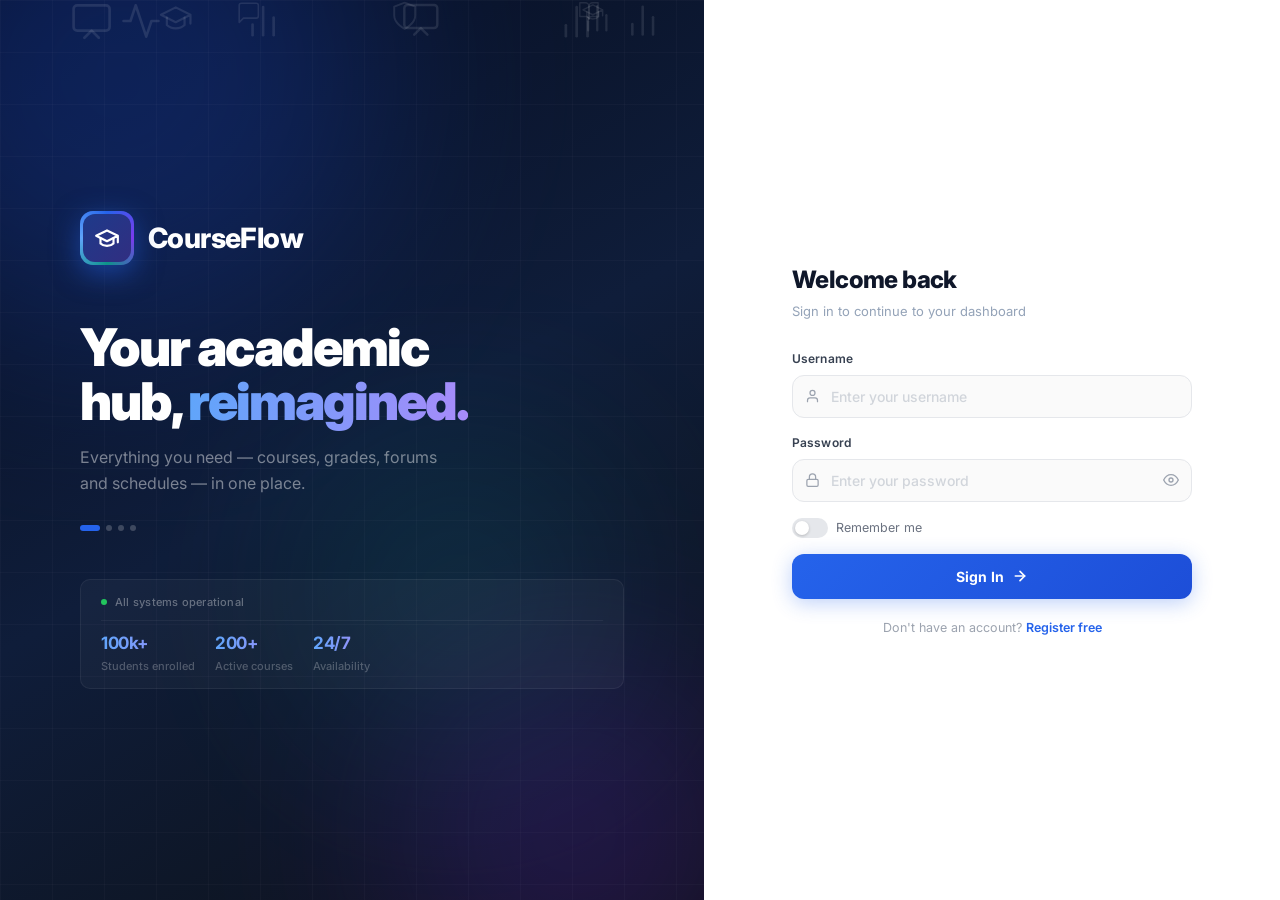
==== commit e1269250: "Fix corrupted ellipsis character in loading text" ====
--- a/dashboard.html
+++ b/dashboard.html
@@ -274,7 +274,7 @@
     </header>
 
     <div class="page-content" id="dash-content">
-      <div class="loading"><div class="spinner"></div> Loadingâ€¦</div>
+      <div class="loading"><div class="spinner"></div> Loading...</div>
     </div>
   </div>
 </div>
